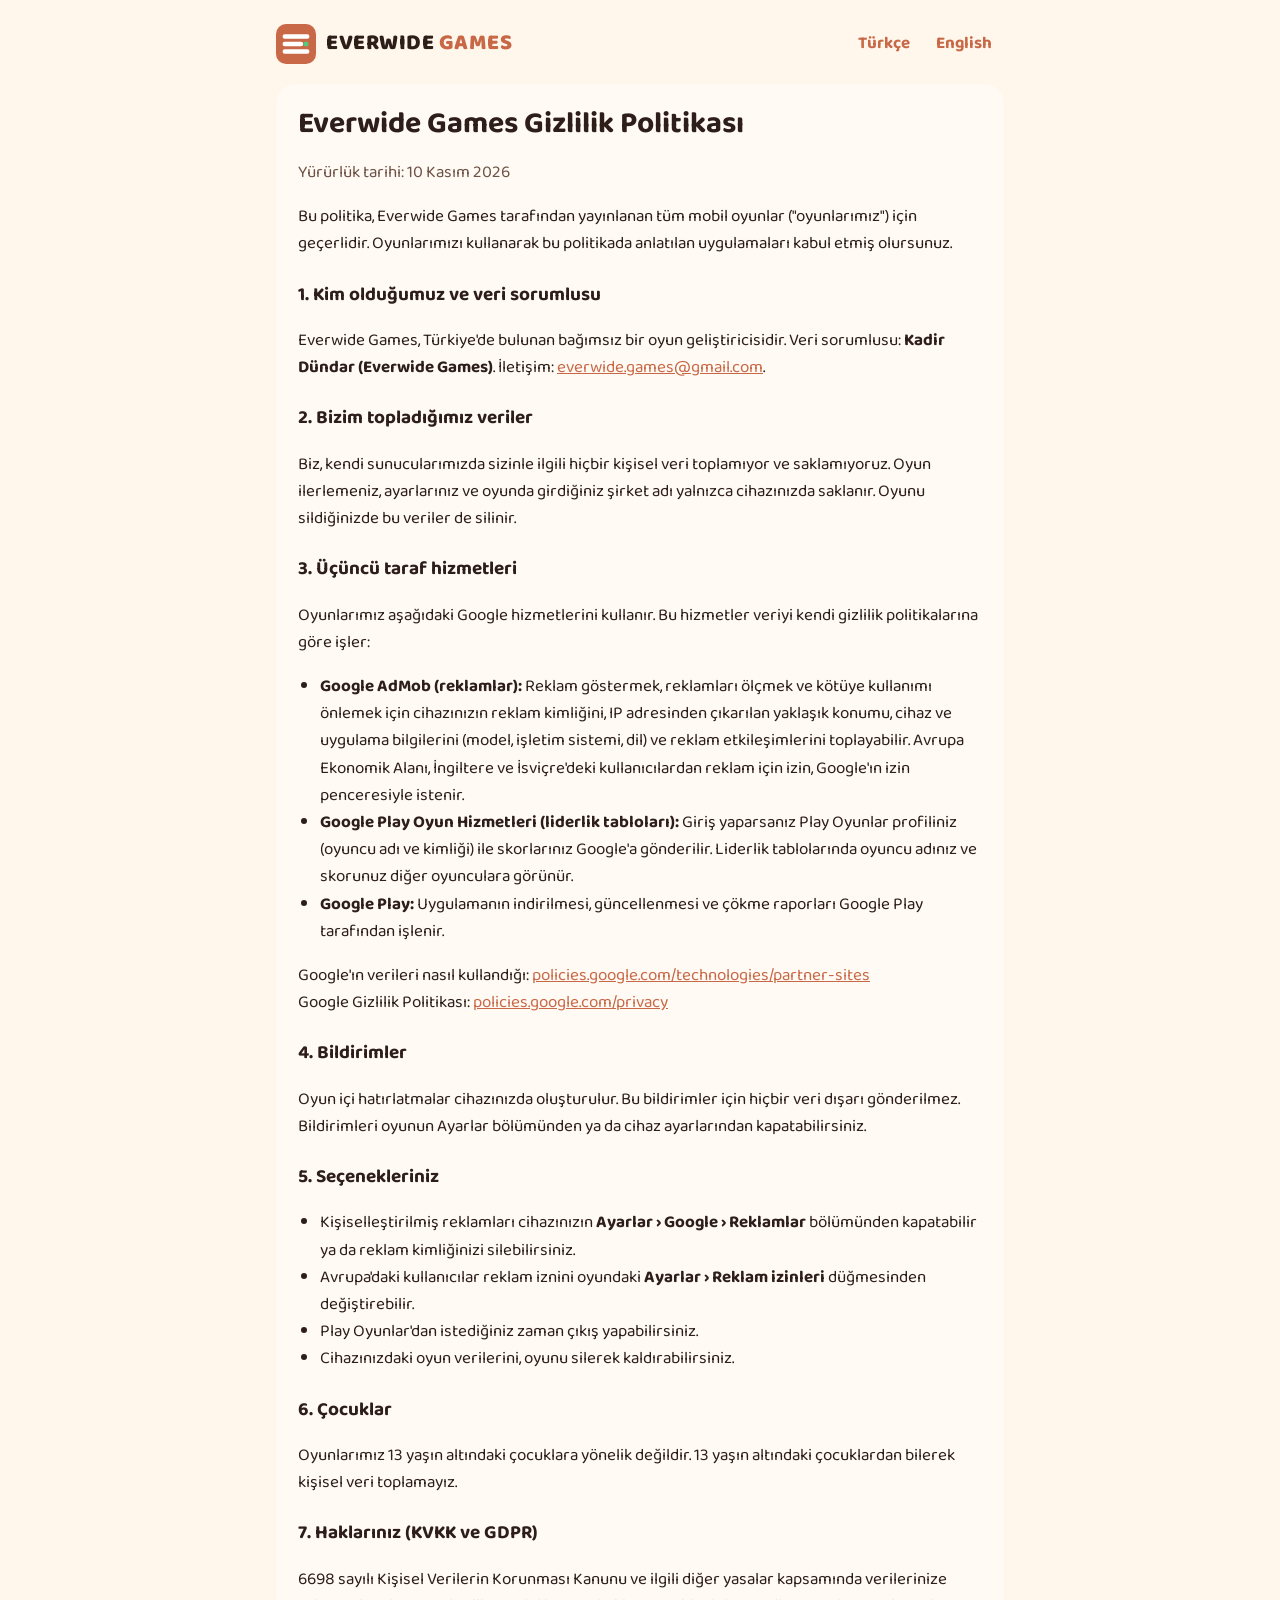
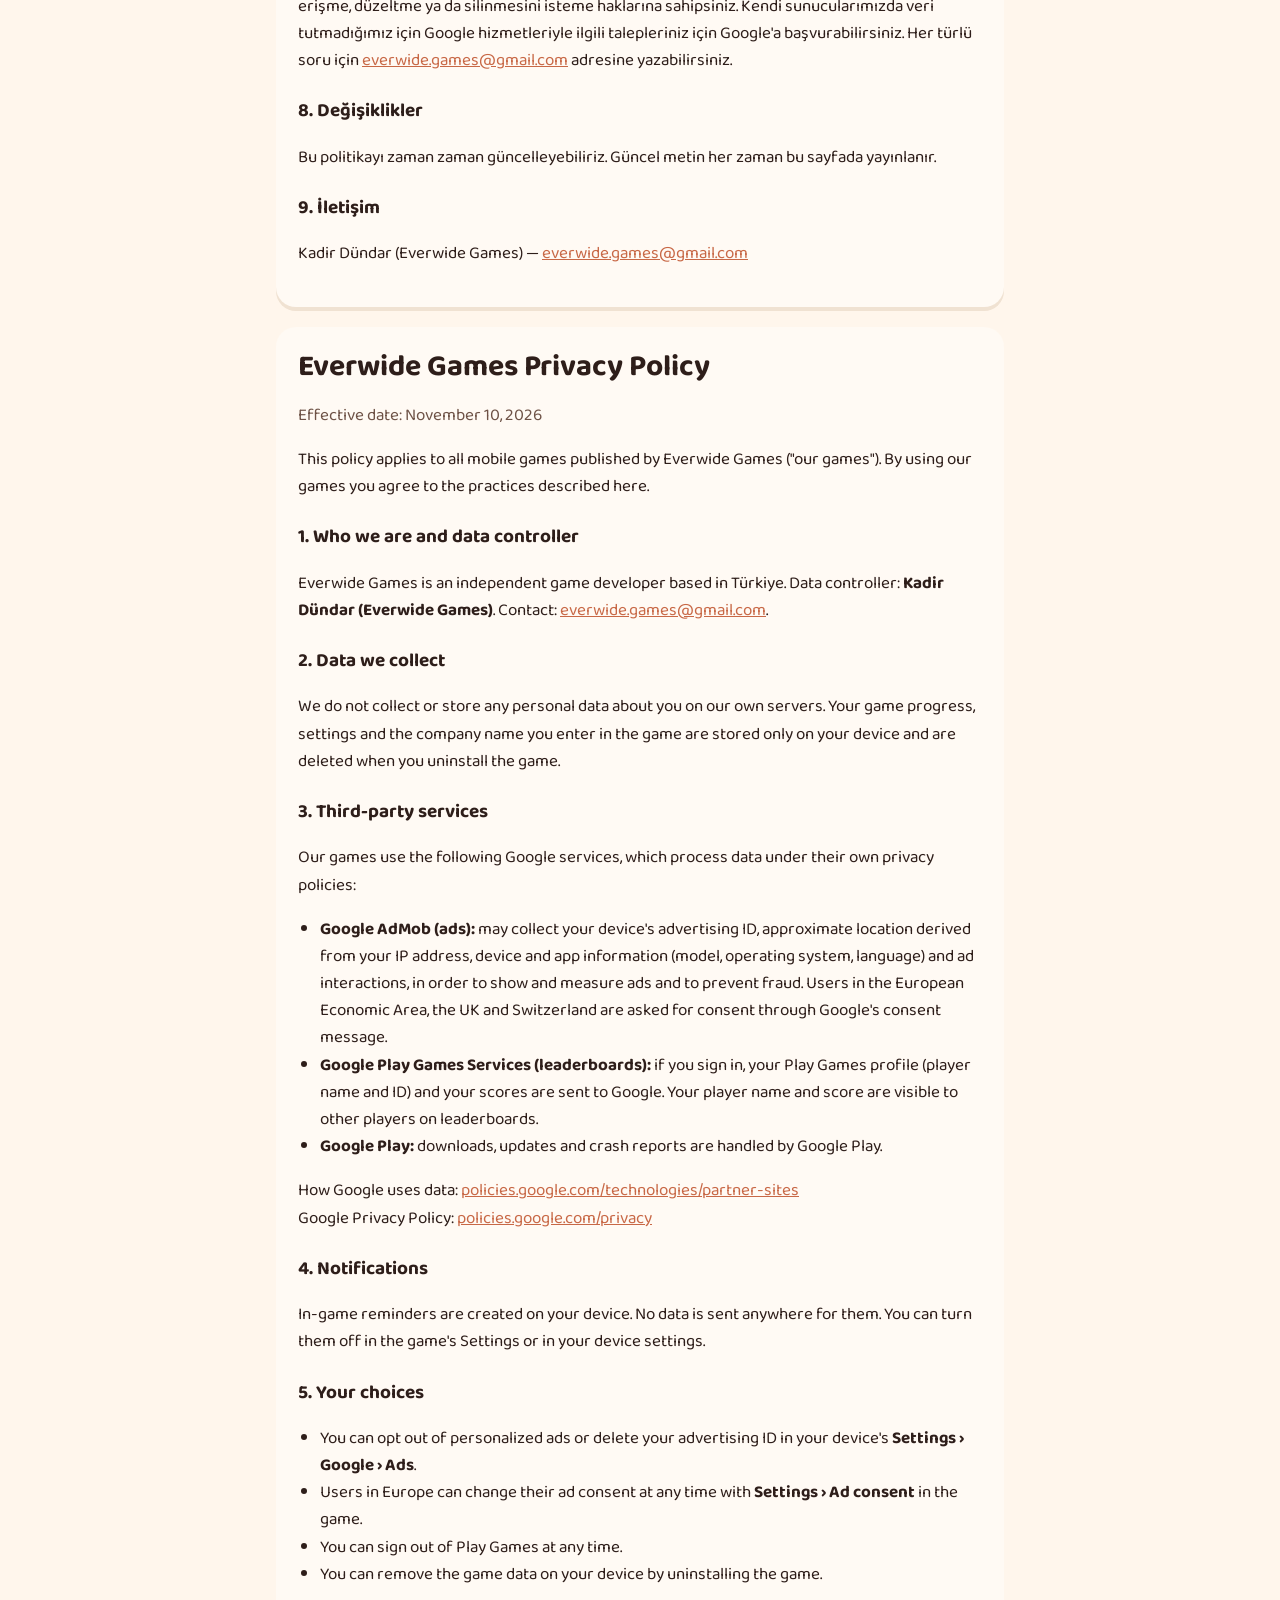
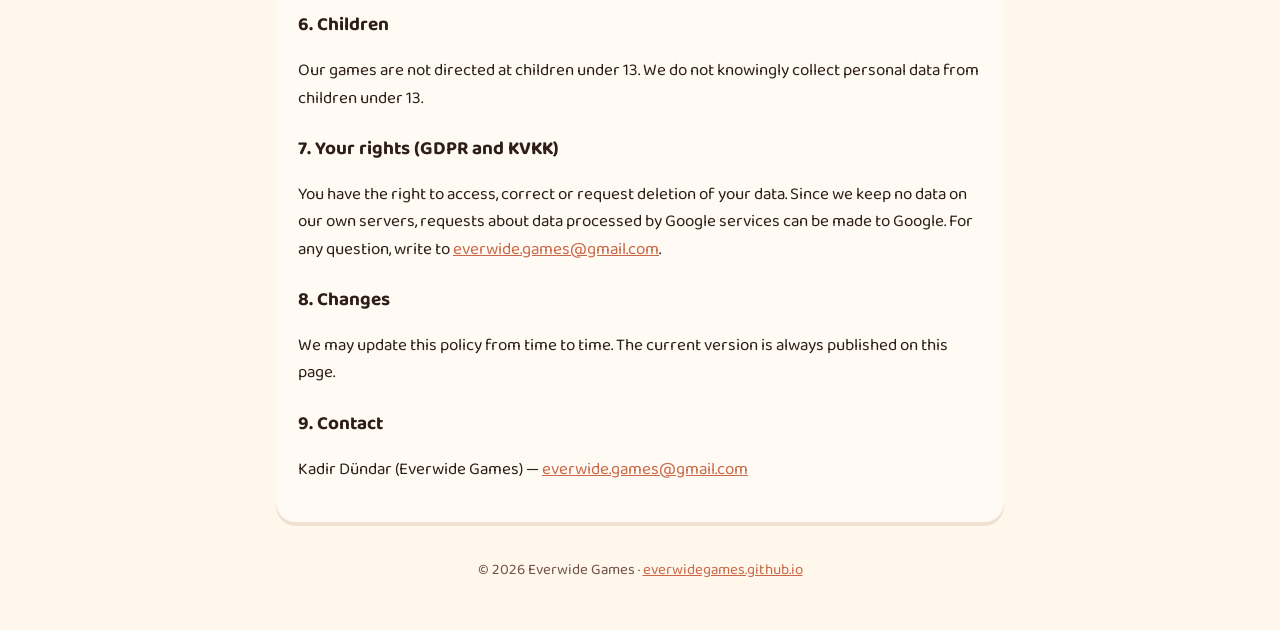
==== privacy/index.html @ 01a116fe "Everwide Games sitesi: ana sayfa, gizlilik, app-ads.txt" ====
<!doctype html>
<html lang="tr">
<head>
<meta charset="utf-8">
<meta name="viewport" content="width=device-width, initial-scale=1">
<title>Gizlilik Politikası · Privacy Policy — Everwide Games</title>
<link rel="icon" href="../logo.svg" type="image/svg+xml">
<link rel="preconnect" href="https://fonts.googleapis.com">
<link rel="preconnect" href="https://fonts.gstatic.com" crossorigin>
<link href="https://fonts.googleapis.com/css2?family=Baloo+2:wght@400;600;800&display=swap" rel="stylesheet">
<link rel="stylesheet" href="../style.css">
</head>
<body>
<div class="wrap">
  <header class="top">
    <a class="logo" href="../"><img src="../logo.svg" alt="" width="40" height="40"><b>EVERWIDE <span>GAMES</span></b></a>
    <nav class="lang"><a href="#tr">Türkçe</a><a href="#en">English</a></nav>
  </header>

  <article class="card" id="tr" lang="tr">
    <h1 style="margin-top:0">Everwide Games Gizlilik Politikası</h1>
    <p class="muted">Yürürlük tarihi: 10 Kasım 2026</p>
    <p>Bu politika, Everwide Games tarafından yayınlanan tüm mobil oyunlar ("oyunlarımız") için geçerlidir. Oyunlarımızı kullanarak bu politikada anlatılan uygulamaları kabul etmiş olursunuz.</p>

    <h3>1. Kim olduğumuz ve veri sorumlusu</h3>
    <p>Everwide Games, Türkiye'de bulunan bağımsız bir oyun geliştiricisidir. Veri sorumlusu: <b>Kadir Dündar (Everwide Games)</b>. İletişim: <a href="mailto:everwide.games@gmail.com">everwide.games@gmail.com</a>.</p>

    <h3>2. Bizim topladığımız veriler</h3>
    <p>Biz, kendi sunucularımızda sizinle ilgili hiçbir kişisel veri toplamıyor ve saklamıyoruz. Oyun ilerlemeniz, ayarlarınız ve oyunda girdiğiniz şirket adı yalnızca cihazınızda saklanır. Oyunu sildiğinizde bu veriler de silinir.</p>

    <h3>3. Üçüncü taraf hizmetleri</h3>
    <p>Oyunlarımız aşağıdaki Google hizmetlerini kullanır. Bu hizmetler veriyi kendi gizlilik politikalarına göre işler:</p>
    <ul>
      <li><b>Google AdMob (reklamlar):</b> Reklam göstermek, reklamları ölçmek ve kötüye kullanımı önlemek için cihazınızın reklam kimliğini, IP adresinden çıkarılan yaklaşık konumu, cihaz ve uygulama bilgilerini (model, işletim sistemi, dil) ve reklam etkileşimlerini toplayabilir. Avrupa Ekonomik Alanı, İngiltere ve İsviçre'deki kullanıcılardan reklam için izin, Google'ın izin penceresiyle istenir.</li>
      <li><b>Google Play Oyun Hizmetleri (liderlik tabloları):</b> Giriş yaparsanız Play Oyunlar profiliniz (oyuncu adı ve kimliği) ile skorlarınız Google'a gönderilir. Liderlik tablolarında oyuncu adınız ve skorunuz diğer oyunculara görünür.</li>
      <li><b>Google Play:</b> Uygulamanın indirilmesi, güncellenmesi ve çökme raporları Google Play tarafından işlenir.</li>
    </ul>
    <p>Google'ın verileri nasıl kullandığı: <a href="https://policies.google.com/technologies/partner-sites">policies.google.com/technologies/partner-sites</a><br>
    Google Gizlilik Politikası: <a href="https://policies.google.com/privacy">policies.google.com/privacy</a></p>

    <h3>4. Bildirimler</h3>
    <p>Oyun içi hatırlatmalar cihazınızda oluşturulur. Bu bildirimler için hiçbir veri dışarı gönderilmez. Bildirimleri oyunun Ayarlar bölümünden ya da cihaz ayarlarından kapatabilirsiniz.</p>

    <h3>5. Seçenekleriniz</h3>
    <ul>
      <li>Kişiselleştirilmiş reklamları cihazınızın <b>Ayarlar › Google › Reklamlar</b> bölümünden kapatabilir ya da reklam kimliğinizi silebilirsiniz.</li>
      <li>Avrupa'daki kullanıcılar reklam iznini oyundaki <b>Ayarlar › Reklam izinleri</b> düğmesinden değiştirebilir.</li>
      <li>Play Oyunlar'dan istediğiniz zaman çıkış yapabilirsiniz.</li>
      <li>Cihazınızdaki oyun verilerini, oyunu silerek kaldırabilirsiniz.</li>
    </ul>

    <h3>6. Çocuklar</h3>
    <p>Oyunlarımız 13 yaşın altındaki çocuklara yönelik değildir. 13 yaşın altındaki çocuklardan bilerek kişisel veri toplamayız.</p>

    <h3>7. Haklarınız (KVKK ve GDPR)</h3>
    <p>6698 sayılı Kişisel Verilerin Korunması Kanunu ve ilgili diğer yasalar kapsamında verilerinize erişme, düzeltme ya da silinmesini isteme haklarına sahipsiniz. Kendi sunucularımızda veri tutmadığımız için Google hizmetleriyle ilgili talepleriniz için Google'a başvurabilirsiniz. Her türlü soru için <a href="mailto:everwide.games@gmail.com">everwide.games@gmail.com</a> adresine yazabilirsiniz.</p>

    <h3>8. Değişiklikler</h3>
    <p>Bu politikayı zaman zaman güncelleyebiliriz. Güncel metin her zaman bu sayfada yayınlanır.</p>

    <h3>9. İletişim</h3>
    <p>Kadir Dündar (Everwide Games) — <a href="mailto:everwide.games@gmail.com">everwide.games@gmail.com</a></p>
  </article>

  <article class="card" id="en" lang="en">
    <h1 style="margin-top:0">Everwide Games Privacy Policy</h1>
    <p class="muted">Effective date: November 10, 2026</p>
    <p>This policy applies to all mobile games published by Everwide Games ("our games"). By using our games you agree to the practices described here.</p>

    <h3>1. Who we are and data controller</h3>
    <p>Everwide Games is an independent game developer based in Türkiye. Data controller: <b>Kadir Dündar (Everwide Games)</b>. Contact: <a href="mailto:everwide.games@gmail.com">everwide.games@gmail.com</a>.</p>

    <h3>2. Data we collect</h3>
    <p>We do not collect or store any personal data about you on our own servers. Your game progress, settings and the company name you enter in the game are stored only on your device and are deleted when you uninstall the game.</p>

    <h3>3. Third-party services</h3>
    <p>Our games use the following Google services, which process data under their own privacy policies:</p>
    <ul>
      <li><b>Google AdMob (ads):</b> may collect your device's advertising ID, approximate location derived from your IP address, device and app information (model, operating system, language) and ad interactions, in order to show and measure ads and to prevent fraud. Users in the European Economic Area, the UK and Switzerland are asked for consent through Google's consent message.</li>
      <li><b>Google Play Games Services (leaderboards):</b> if you sign in, your Play Games profile (player name and ID) and your scores are sent to Google. Your player name and score are visible to other players on leaderboards.</li>
      <li><b>Google Play:</b> downloads, updates and crash reports are handled by Google Play.</li>
    </ul>
    <p>How Google uses data: <a href="https://policies.google.com/technologies/partner-sites">policies.google.com/technologies/partner-sites</a><br>
    Google Privacy Policy: <a href="https://policies.google.com/privacy">policies.google.com/privacy</a></p>

    <h3>4. Notifications</h3>
    <p>In-game reminders are created on your device. No data is sent anywhere for them. You can turn them off in the game's Settings or in your device settings.</p>

    <h3>5. Your choices</h3>
    <ul>
      <li>You can opt out of personalized ads or delete your advertising ID in your device's <b>Settings › Google › Ads</b>.</li>
      <li>Users in Europe can change their ad consent at any time with <b>Settings › Ad consent</b> in the game.</li>
      <li>You can sign out of Play Games at any time.</li>
      <li>You can remove the game data on your device by uninstalling the game.</li>
    </ul>

    <h3>6. Children</h3>
    <p>Our games are not directed at children under 13. We do not knowingly collect personal data from children under 13.</p>

    <h3>7. Your rights (GDPR and KVKK)</h3>
    <p>You have the right to access, correct or request deletion of your data. Since we keep no data on our own servers, requests about data processed by Google services can be made to Google. For any question, write to <a href="mailto:everwide.games@gmail.com">everwide.games@gmail.com</a>.</p>

    <h3>8. Changes</h3>
    <p>We may update this policy from time to time. The current version is always published on this page.</p>

    <h3>9. Contact</h3>
    <p>Kadir Dündar (Everwide Games) — <a href="mailto:everwide.games@gmail.com">everwide.games@gmail.com</a></p>
  </article>

  <footer>© 2026 Everwide Games · <a href="../">everwidegames.github.io</a></footer>
</div>
</body>
</html>
---- style.css ----
:root {
  --bg: #fff6ec;
  --card: #fffaf4;
  --card2: #f0e2d2;
  --ink: #2e1e1a;
  --dim: #6e5246;
  --accent: #c86846;
  --purple: #b078f0;
  --green: #56c878;
  --blue: #54aaf0;
}
@media (prefers-color-scheme: dark) {
  :root {
    --bg: #241a2c;
    --card: #362a40;
    --card2: #463752;
    --ink: #f6f0fa;
    --dim: #ccc2dc;
    --accent: #c08ce8;
  }
}
* { box-sizing: border-box; }
html { -webkit-text-size-adjust: 100%; }
body {
  margin: 0;
  background: var(--bg);
  color: var(--ink);
  font: 17px/1.6 "Baloo 2", system-ui, -apple-system, "Segoe UI", sans-serif;
}
a { color: var(--accent); }
.wrap { max-width: 760px; margin: 0 auto; padding: 24px 16px 48px; }
header.top { display: flex; align-items: center; justify-content: space-between; gap: 12px; flex-wrap: wrap; }
.logo { display: inline-flex; align-items: center; gap: 10px; text-decoration: none; color: var(--ink); }
.logo svg { width: 40px; height: 40px; flex: none; }
.logo b { font-size: 22px; font-weight: 800; letter-spacing: .5px; }
.logo span { color: var(--accent); }
nav a { margin-left: 14px; font-weight: 600; text-decoration: none; }
.card {
  background: var(--card);
  border-radius: 20px;
  padding: 22px;
  margin-top: 20px;
  box-shadow: 0 4px 0 var(--card2);
}
.game { display: flex; gap: 18px; align-items: center; flex-wrap: wrap; }
.game img { width: 96px; height: 96px; border-radius: 22px; flex: none; }
.game h2 { margin: 0; font-size: 26px; line-height: 1.2; }
.game p { margin: 6px 0 0; color: var(--dim); }
.banner { width: 100%; height: auto; border-radius: 16px; display: block; margin-top: 16px; }
.pill {
  display: inline-block; margin-top: 10px; padding: 6px 14px; border-radius: 999px;
  background: var(--card2); color: var(--ink); font-weight: 700; font-size: 15px;
}
h1 { font-size: 30px; line-height: 1.2; margin: 28px 0 4px; }
h3 { margin: 22px 0 4px; font-size: 19px; }
.muted { color: var(--dim); }
.lang a { font-weight: 700; margin-right: 12px; }
footer { margin-top: 36px; color: var(--dim); font-size: 15px; text-align: center; }
ul { padding-left: 22px; }
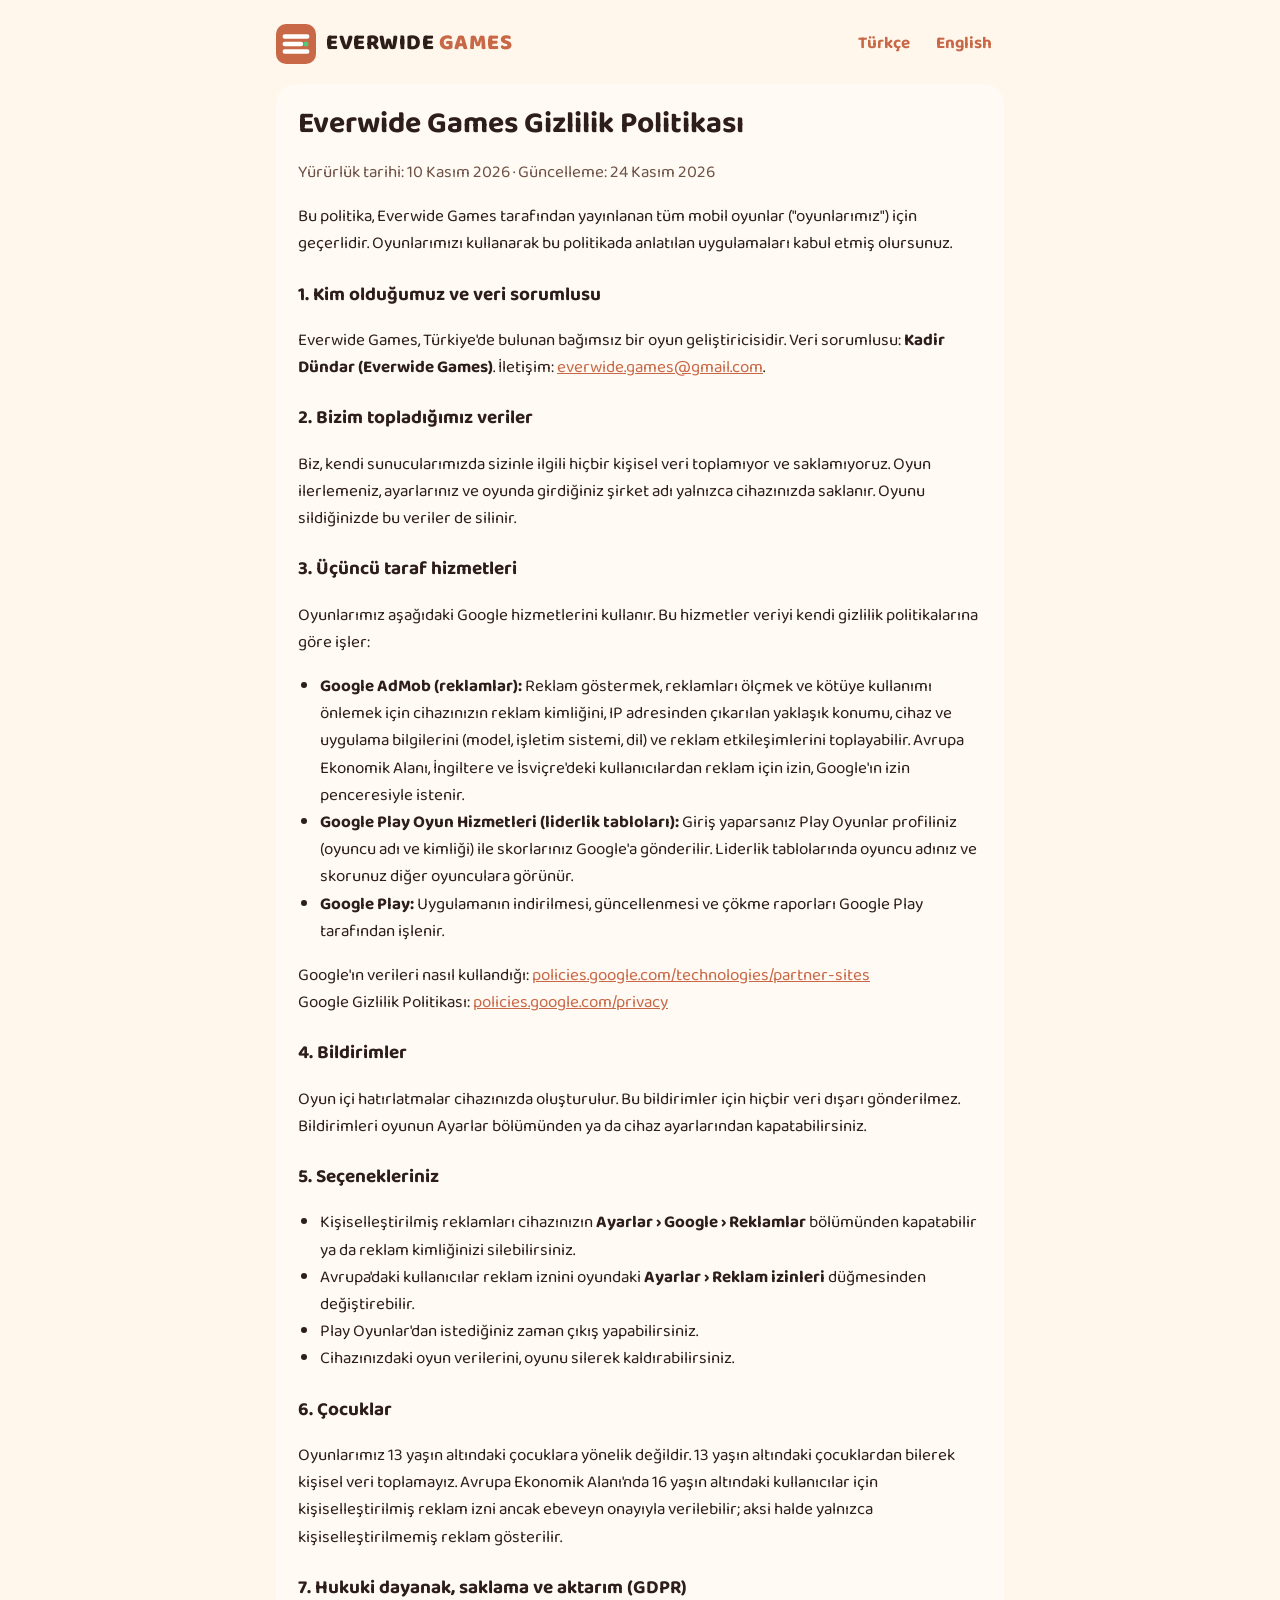
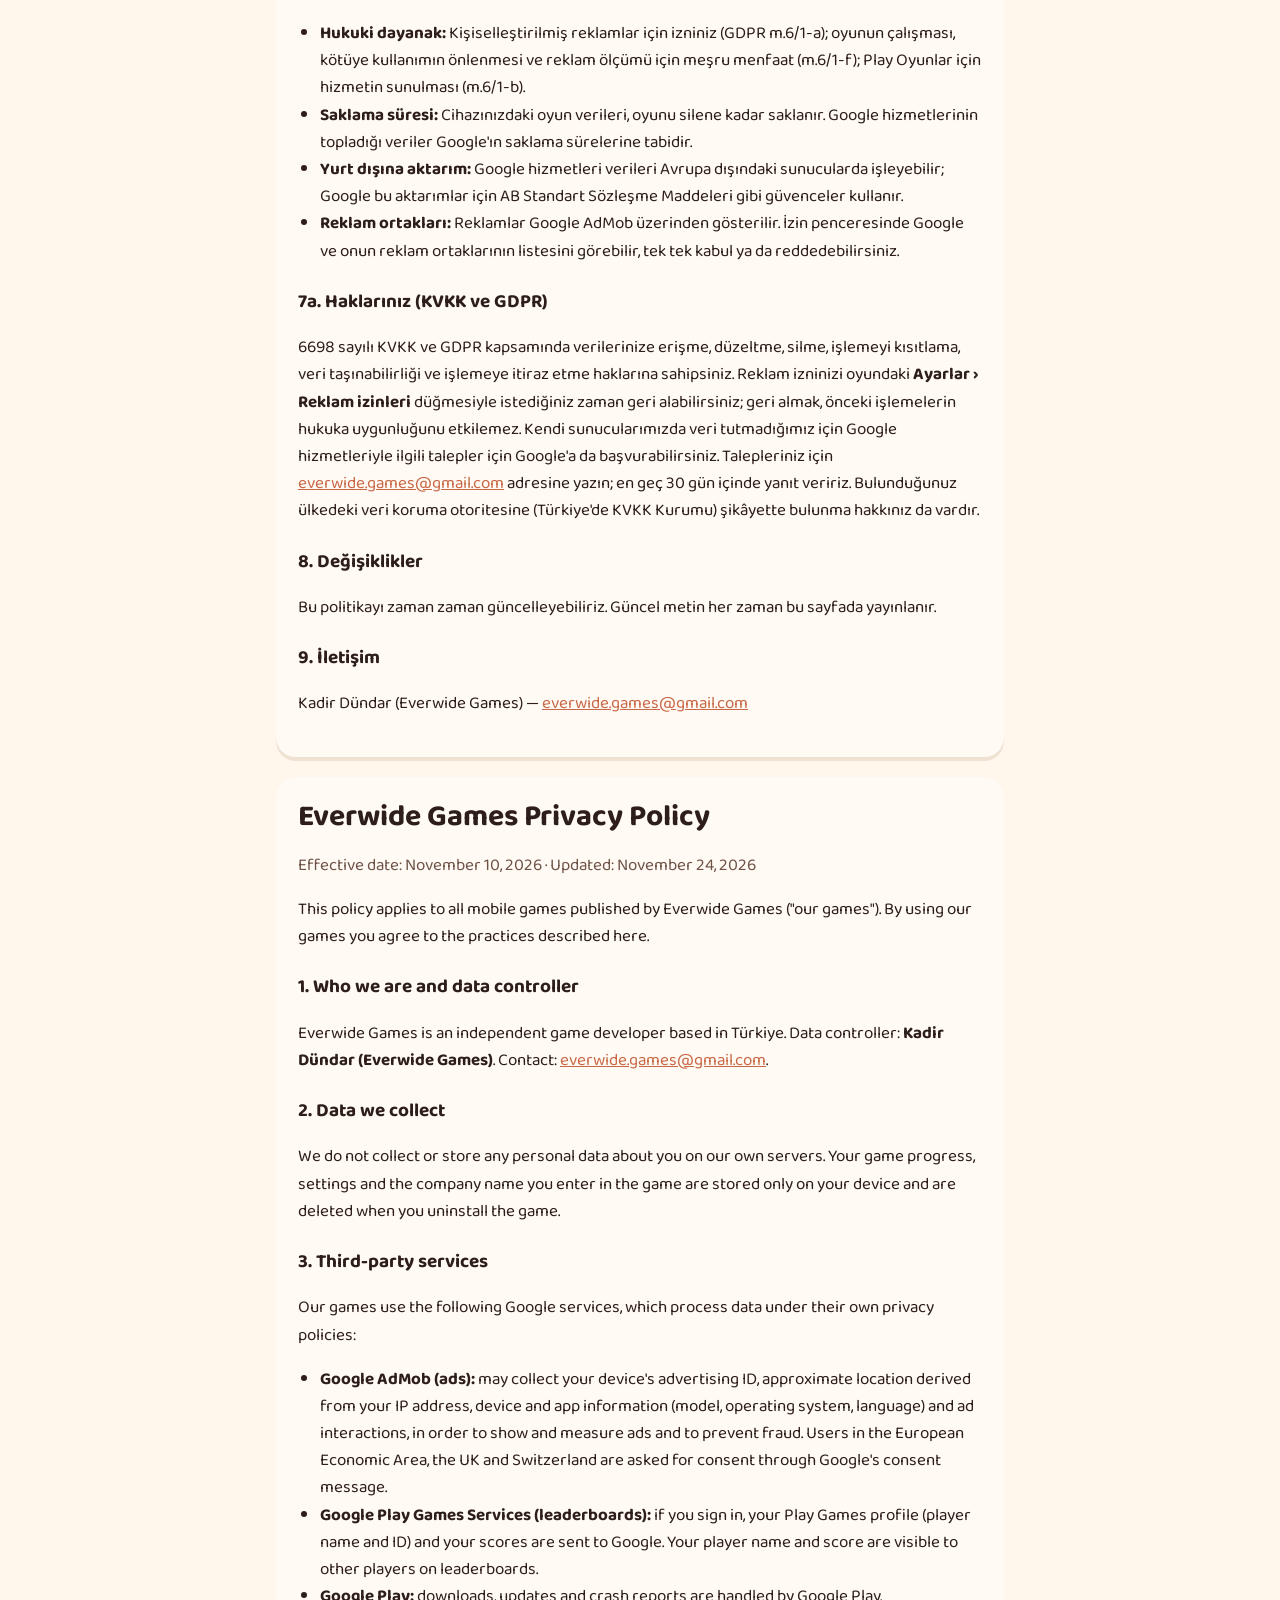
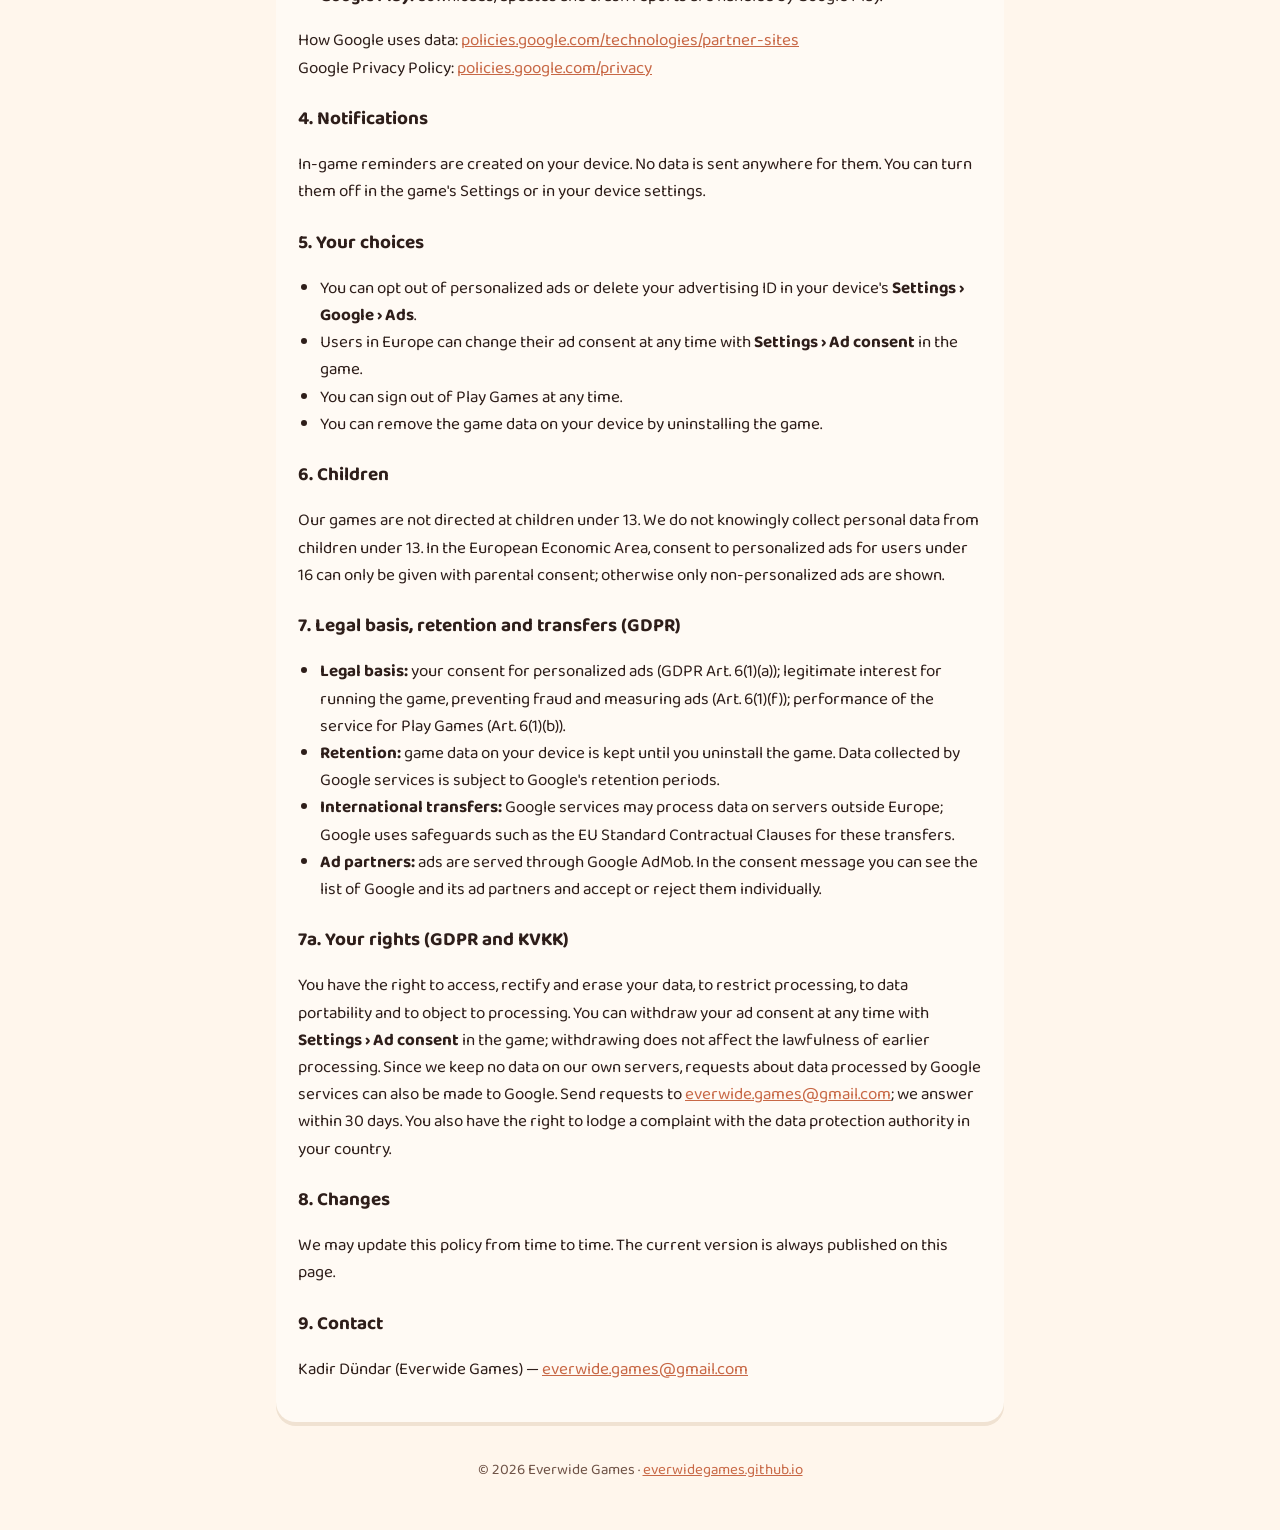
==== commit 49542ea5: "Gizlilik: GDPR eki (hukuki dayanak, saklama, aktarım, haklar, AB 16 yaş)" ====
--- a/privacy/index.html
+++ b/privacy/index.html
@@ -19,7 +19,7 @@
 
   <article class="card" id="tr" lang="tr">
     <h1 style="margin-top:0">Everwide Games Gizlilik Politikası</h1>
-    <p class="muted">Yürürlük tarihi: 10 Kasım 2026</p>
+    <p class="muted">Yürürlük tarihi: 10 Kasım 2026 · Güncelleme: 24 Kasım 2026</p>
     <p>Bu politika, Everwide Games tarafından yayınlanan tüm mobil oyunlar ("oyunlarımız") için geçerlidir. Oyunlarımızı kullanarak bu politikada anlatılan uygulamaları kabul etmiş olursunuz.</p>
 
     <h3>1. Kim olduğumuz ve veri sorumlusu</h3>
@@ -50,10 +50,18 @@
     </ul>
 
     <h3>6. Çocuklar</h3>
-    <p>Oyunlarımız 13 yaşın altındaki çocuklara yönelik değildir. 13 yaşın altındaki çocuklardan bilerek kişisel veri toplamayız.</p>
+    <p>Oyunlarımız 13 yaşın altındaki çocuklara yönelik değildir. 13 yaşın altındaki çocuklardan bilerek kişisel veri toplamayız. Avrupa Ekonomik Alanı'nda 16 yaşın altındaki kullanıcılar için kişiselleştirilmiş reklam izni ancak ebeveyn onayıyla verilebilir; aksi halde yalnızca kişiselleştirilmemiş reklam gösterilir.</p>
 
-    <h3>7. Haklarınız (KVKK ve GDPR)</h3>
-    <p>6698 sayılı Kişisel Verilerin Korunması Kanunu ve ilgili diğer yasalar kapsamında verilerinize erişme, düzeltme ya da silinmesini isteme haklarına sahipsiniz. Kendi sunucularımızda veri tutmadığımız için Google hizmetleriyle ilgili talepleriniz için Google'a başvurabilirsiniz. Her türlü soru için <a href="mailto:everwide.games@gmail.com">everwide.games@gmail.com</a> adresine yazabilirsiniz.</p>
+    <h3>7. Hukuki dayanak, saklama ve aktarım (GDPR)</h3>
+    <ul>
+      <li><b>Hukuki dayanak:</b> Kişiselleştirilmiş reklamlar için izniniz (GDPR m.6/1-a); oyunun çalışması, kötüye kullanımın önlenmesi ve reklam ölçümü için meşru menfaat (m.6/1-f); Play Oyunlar için hizmetin sunulması (m.6/1-b).</li>
+      <li><b>Saklama süresi:</b> Cihazınızdaki oyun verileri, oyunu silene kadar saklanır. Google hizmetlerinin topladığı veriler Google'ın saklama sürelerine tabidir.</li>
+      <li><b>Yurt dışına aktarım:</b> Google hizmetleri verileri Avrupa dışındaki sunucularda işleyebilir; Google bu aktarımlar için AB Standart Sözleşme Maddeleri gibi güvenceler kullanır.</li>
+      <li><b>Reklam ortakları:</b> Reklamlar Google AdMob üzerinden gösterilir. İzin penceresinde Google ve onun reklam ortaklarının listesini görebilir, tek tek kabul ya da reddedebilirsiniz.</li>
+    </ul>
+
+    <h3>7a. Haklarınız (KVKK ve GDPR)</h3>
+    <p>6698 sayılı KVKK ve GDPR kapsamında verilerinize erişme, düzeltme, silme, işlemeyi kısıtlama, veri taşınabilirliği ve işlemeye itiraz etme haklarına sahipsiniz. Reklam izninizi oyundaki <b>Ayarlar › Reklam izinleri</b> düğmesiyle istediğiniz zaman geri alabilirsiniz; geri almak, önceki işlemelerin hukuka uygunluğunu etkilemez. Kendi sunucularımızda veri tutmadığımız için Google hizmetleriyle ilgili talepler için Google'a da başvurabilirsiniz. Talepleriniz için <a href="mailto:everwide.games@gmail.com">everwide.games@gmail.com</a> adresine yazın; en geç 30 gün içinde yanıt veririz. Bulunduğunuz ülkedeki veri koruma otoritesine (Türkiye'de KVKK Kurumu) şikâyette bulunma hakkınız da vardır.</p>
 
     <h3>8. Değişiklikler</h3>
     <p>Bu politikayı zaman zaman güncelleyebiliriz. Güncel metin her zaman bu sayfada yayınlanır.</p>
@@ -64,7 +72,7 @@
 
   <article class="card" id="en" lang="en">
     <h1 style="margin-top:0">Everwide Games Privacy Policy</h1>
-    <p class="muted">Effective date: November 10, 2026</p>
+    <p class="muted">Effective date: November 10, 2026 · Updated: November 24, 2026</p>
     <p>This policy applies to all mobile games published by Everwide Games ("our games"). By using our games you agree to the practices described here.</p>
 
     <h3>1. Who we are and data controller</h3>
@@ -95,10 +103,18 @@
     </ul>
 
     <h3>6. Children</h3>
-    <p>Our games are not directed at children under 13. We do not knowingly collect personal data from children under 13.</p>
+    <p>Our games are not directed at children under 13. We do not knowingly collect personal data from children under 13. In the European Economic Area, consent to personalized ads for users under 16 can only be given with parental consent; otherwise only non-personalized ads are shown.</p>
 
-    <h3>7. Your rights (GDPR and KVKK)</h3>
-    <p>You have the right to access, correct or request deletion of your data. Since we keep no data on our own servers, requests about data processed by Google services can be made to Google. For any question, write to <a href="mailto:everwide.games@gmail.com">everwide.games@gmail.com</a>.</p>
+    <h3>7. Legal basis, retention and transfers (GDPR)</h3>
+    <ul>
+      <li><b>Legal basis:</b> your consent for personalized ads (GDPR Art. 6(1)(a)); legitimate interest for running the game, preventing fraud and measuring ads (Art. 6(1)(f)); performance of the service for Play Games (Art. 6(1)(b)).</li>
+      <li><b>Retention:</b> game data on your device is kept until you uninstall the game. Data collected by Google services is subject to Google's retention periods.</li>
+      <li><b>International transfers:</b> Google services may process data on servers outside Europe; Google uses safeguards such as the EU Standard Contractual Clauses for these transfers.</li>
+      <li><b>Ad partners:</b> ads are served through Google AdMob. In the consent message you can see the list of Google and its ad partners and accept or reject them individually.</li>
+    </ul>
+
+    <h3>7a. Your rights (GDPR and KVKK)</h3>
+    <p>You have the right to access, rectify and erase your data, to restrict processing, to data portability and to object to processing. You can withdraw your ad consent at any time with <b>Settings › Ad consent</b> in the game; withdrawing does not affect the lawfulness of earlier processing. Since we keep no data on our own servers, requests about data processed by Google services can also be made to Google. Send requests to <a href="mailto:everwide.games@gmail.com">everwide.games@gmail.com</a>; we answer within 30 days. You also have the right to lodge a complaint with the data protection authority in your country.</p>
 
     <h3>8. Changes</h3>
     <p>We may update this policy from time to time. The current version is always published on this page.</p>
